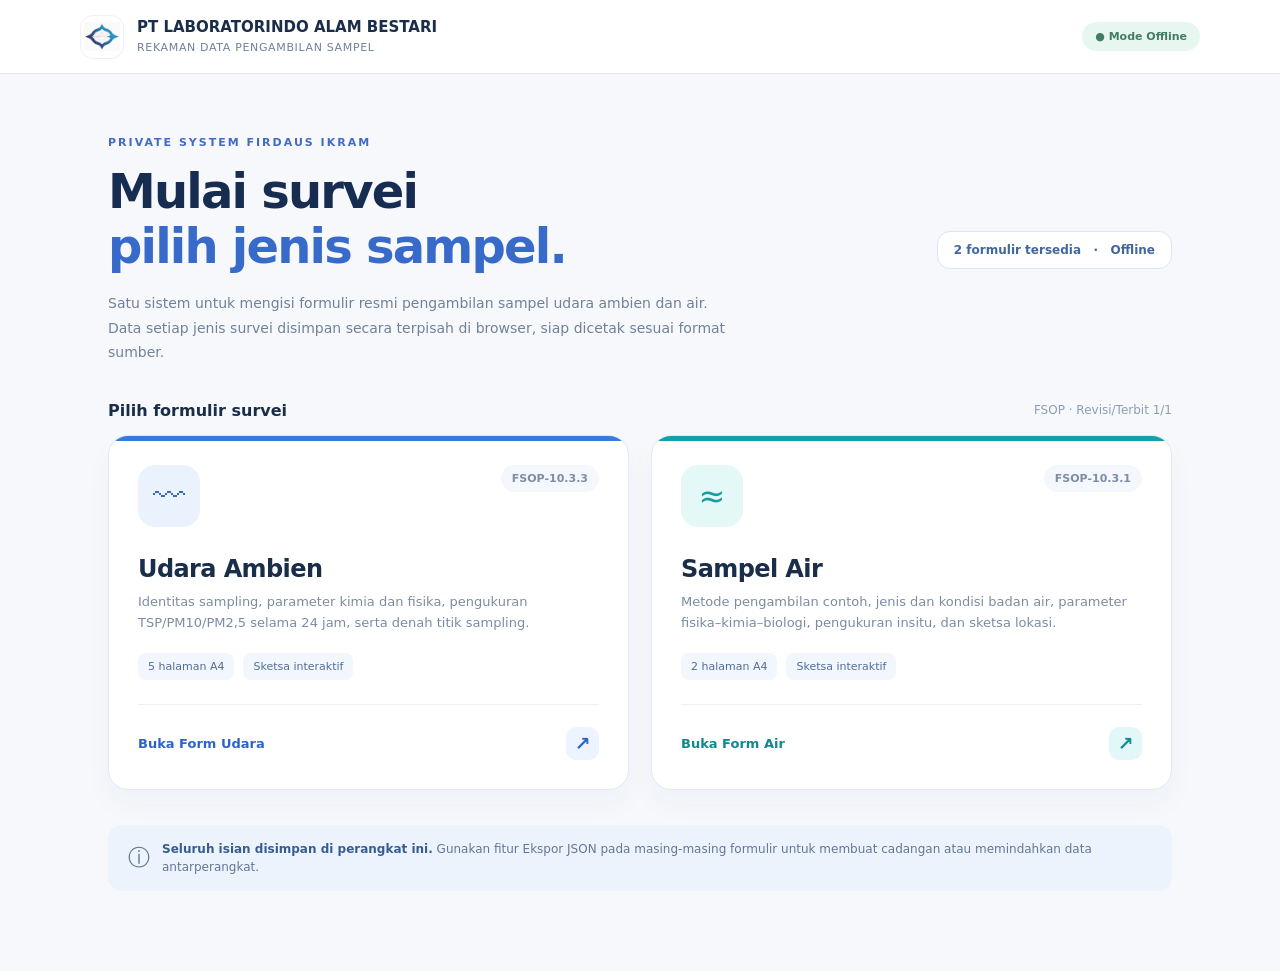
==== index.html @ 82c86886 "Initial commit: Sistem Survei Lapangan Udara dan Air" ====
<!doctype html>
<html lang="id">

<head>
  <meta charset="UTF-8">
  <meta name="viewport" content="width=device-width, initial-scale=1">
  <title>Sistem Survei Lapangan | Pengambilan Sampel Air dan Udara</title>
  <style>
    :root {
      --navy: #122544;
      --blue: #315fc5;
      --text: #1a2d49;
      --muted: #718198;
      --bg: #f6f8fc;
      --line: #e1e8f4
    }

    * {
      box-sizing: border-box
    }

    body {
      margin: 0;
      font-family: system-ui, -apple-system, "Segoe UI", Arial, sans-serif;
      background: var(--bg);
      color: var(--text)
    }

    header {
      height: 74px;
      border-bottom: 1px solid var(--line);
      background: white;
      display: flex;
      align-items: center;
      justify-content: space-between;
      padding: 0 max(calc((100% - 1120px)/2), 32px);
      gap: 15px
    }

    header .mark {
      background: #e7eefc;
      border-radius: 13px;
      display: grid;
      place-items: center;
      font-size: 25px;
      width: 44px;
      height: 44px;
      color: var(--blue)
    }

    .logo {
      display: flex;
      align-items: center;
      gap: 13px
    }

    .logo b {
      display: block;
      font-size: 15px
    }

    .logo small {
      font-size: 11px;
      color: var(--muted);
      letter-spacing: .65px
    }

    .pill {
      font-size: 11px;
      color: #417c67;
      background: #e7f7ef;
      border-radius: 25px;
      padding: 8px 13px;
      font-weight: 750
    }

    .container {
      max-width: 1120px;
      margin: auto;
      padding: 62px 28px 80px
    }

    .eyebrow {
      color: #416bc4;
      font-size: 11px;
      font-weight: 850;
      letter-spacing: 2px;
      margin: 0 0 15px
    }

    .hero {
      display: grid;
      grid-template-columns: 1fr auto;
      gap: 20px;
      align-items: center;
      margin-bottom: 36px
    }

    h1 {
      margin: 0;
      font-size: clamp(32px, 4vw, 48px);
      letter-spacing: -1.8px;
      line-height: 1.15;
      color: #172c51
    }

    h1 span {
      color: #386aca
    }

    .desc {
      color: var(--muted);
      font-size: 14px;
      line-height: 1.75;
      margin: 17px 0 0;
      max-width: 620px
    }

    .badge {
      border: 1px solid #dae6f8;
      padding: 11px 16px;
      border-radius: 13px;
      background: #fff;
      color: #42679f;
      font-size: 12px;
      font-weight: 700;
      white-space: nowrap
    }

    .section-title {
      display: flex;
      justify-content: space-between;
      align-items: center;
      margin: 0 0 15px
    }

    .section-title h2 {
      font-size: 16px;
      margin: 0
    }

    .section-title span {
      color: #8e9eb0;
      font-size: 12px
    }

    .cards {
      display: grid;
      grid-template-columns: 1fr 1fr;
      gap: 22px
    }

    .card {
      position: relative;
      text-decoration: none;
      color: inherit;
      padding: 29px;
      border-radius: 20px;
      background: #fff;
      border: 1px solid #e3e9f3;
      box-shadow: 0 14px 28px rgba(22, 45, 85, .035);
      display: flex;
      flex-direction: column;
      min-height: 326px;
      transition: transform .2s, border-color .2s, box-shadow .2s;
      overflow: hidden
    }

    .card:hover,
    .card:focus-visible {
      transform: translateY(-4px);
      border-color: #acc6f5;
      box-shadow: 0 19px 30px rgba(40, 78, 137, .1);
      outline: none
    }

    .card:before {
      content: "";
      position: absolute;
      top: 0;
      left: 0;
      right: 0;
      height: 5px;
      background: #3879dd
    }

    .card.water:before {
      background: #12a0aa
    }

    .card-head {
      display: flex;
      justify-content: space-between;
      align-items: start
    }

    .icon {
      display: grid;
      place-items: center;
      border-radius: 17px;
      height: 62px;
      width: 62px;
      background: #eaf2fe;
      color: #3269c4;
      font-size: 32px
    }

    .water .icon {
      background: #e5f8f8;
      color: #179ca4
    }

    .type {
      background: #f4f7fc;
      color: #7d8da6;
      font-size: 11px;
      padding: 7px 11px;
      border-radius: 20px;
      font-weight: 850
    }

    .card h3 {
      font-size: 24px;
      letter-spacing: -.6px;
      margin: 28px 0 8px
    }

    .card p {
      color: #7b8ca2;
      line-height: 1.65;
      font-size: 13px;
      margin: 0
    }

    .details {
      font-size: 11px;
      color: #526d97;
      margin-top: auto;
      padding-top: 19px;
      display: flex;
      gap: 9px;
      align-items: center
    }

    .details span {
      background: #f2f6fd;
      padding: 7px 10px;
      border-radius: 8px
    }

    .enter {
      display: flex;
      align-items: center;
      justify-content: space-between;
      margin-top: 24px;
      border-top: 1px solid #ecf0f5;
      padding-top: 22px;
      font-size: 13px;
      color: #2b65c7;
      font-weight: 750
    }

    .water .enter {
      color: #108892
    }

    .arrow {
      display: grid;
      place-items: center;
      background: #edf3ff;
      color: #2b65c7;
      width: 33px;
      height: 33px;
      border-radius: 10px;
      font-size: 19px
    }

    .water .arrow {
      color: #118b91;
      background: #e1f7f8
    }

    .footer {
      margin-top: 35px;
      background: #edf3fc;
      border-radius: 14px;
      padding: 15px 20px;
      display: flex;
      gap: 12px;
      align-items: center;
      font-size: 12px;
      color: #627795;
      line-height: 1.5
    }

    .footer b {
      color: #355d94
    }

    @media(max-width:750px) {
      header {
        padding: 0 21px
      }

      .container {
        padding: 35px 20px 65px
      }

      .cards {
        grid-template-columns: 1fr
      }

      .hero {
        grid-template-columns: 1fr
      }

      .badge {
        justify-self: start
      }

      h1 {
        font-size: 34px
      }

      .card {
        min-height: 285px;
        padding: 24px
      }

      .section-title h2 {
        font-size: 15px
      }
    }

    @media print {
      .cards {
        display: none
      }
    }
  </style>
  <link rel="manifest" href="manifest.webmanifest">
  <link rel="icon" type="image/png" href="icon-192.png">
  <link rel="stylesheet" href="mobile-home.css">
</head>

<body>
  <header>
    <div class="logo"><span class="mark"><img src="logo.png" alt="Logo Laboratorium"
          style="width:100%;height:100%;object-fit:contain"></span>
      <div><b>PT LABORATORINDO ALAM BESTARI</b><small>REKAMAN DATA PENGAMBILAN SAMPEL</small></div>
    </div><span class="pill">● Mode Offline</span>
  </header>
  <main class="container">
    <div class="hero">
      <div>
        <p class="eyebrow">PRIVATE SYSTEM FIRDAUS IKRAM</p>
        <h1>Mulai survei<br><span>pilih jenis sampel.</span></h1>
        <p class="desc">Satu sistem untuk mengisi formulir resmi pengambilan sampel udara ambien dan air. Data setiap
          jenis survei disimpan secara terpisah di browser, siap dicetak sesuai format sumber.</p>
      </div>
      <div class="badge">2 formulir tersedia &nbsp; · &nbsp; Offline</div>
    </div>
    <div class="section-title">
      <h2>Pilih formulir survei</h2><span>FSOP · Revisi/Terbit 1/1</span>
    </div>
    <div class="cards"><a class="card air" href="udara.html" aria-label="Buka formulir udara ambien">
        <div class="card-head"><span class="icon">〰</span><span class="type">FSOP-10.3.3</span></div>
        <h3>Udara Ambien</h3>
        <p>Identitas sampling, parameter kimia dan fisika, pengukuran TSP/PM10/PM2,5 selama 24 jam, serta denah titik
          sampling.</p>
        <div class="details"><span>5 halaman A4</span><span>Sketsa interaktif</span></div>
        <div class="enter">Buka Form Udara <span class="arrow">↗</span></div>
      </a>
      <a class="card water" href="air.html" aria-label="Buka formulir sampel air">
        <div class="card-head"><span class="icon">≈</span><span class="type">FSOP-10.3.1</span></div>
        <h3>Sampel Air</h3>
        <p>Metode pengambilan contoh, jenis dan kondisi badan air, parameter fisika–kimia–biologi, pengukuran insitu,
          dan sketsa lokasi.</p>
        <div class="details"><span>2 halaman A4</span><span>Sketsa interaktif</span></div>
        <div class="enter">Buka Form Air <span class="arrow">↗</span></div>
      </a>
    </div>
    <div class="footer"><span style="font-size:22px">ⓘ</span>
      <div><b>Seluruh isian disimpan di perangkat ini.</b> Gunakan fitur Ekspor JSON pada masing-masing formulir untuk
        membuat cadangan atau memindahkan data antarperangkat.</div>
    </div>
  </main>
  <script>if ('serviceWorker' in navigator && location.protocol.startsWith('http')) { window.addEventListener('load', () => navigator.serviceWorker.register('./sw.js').catch(() => { })); }</script>
</body>

</html>
---- mobile-home.css ----
@media screen {
 html { -webkit-text-size-adjust:100%;scroll-behavior:smooth }
 body { min-width:0;overflow-x:hidden }
 a,button {touch-action:manipulation}
 .logo .mark {background:#fff;border:1px solid #edf1f7;padding:3px;overflow:hidden}
 .logo .mark img {display:block;mix-blend-mode:multiply}
 .card:active {transform:scale(.99)}
}
@media screen and (max-width:750px) {
 header{height:auto;min-height:71px;padding:11px 17px;align-items:center}
 .logo {min-width:0;gap:9px}
 .logo b{font-size:clamp(11px,3.1vw,14px);line-height:1.25}
 .logo small{font-size:9px;letter-spacing:.25px;line-height:1.4}
 .logo .mark{width:40px;height:40px;min-width:40px}
 header .pill{font-size:0;padding:8px 9px;white-space:nowrap}
 header .pill::after{content:'Offline';font-size:10px}
 .container{padding:35px 17px 80px}
 .eyebrow{font-size:10px;letter-spacing:1.2px}
 .hero{gap:12px;margin-bottom:32px}
 h1{font-size:clamp(30px,8vw,44px);letter-spacing:-1.1px}
 .desc{font-size:13px;line-height:1.7}
 .badge{font-size:11px;padding:9px 12px}
 .section-title{gap:8px}
 .section-title span{font-size:10px;text-align:right}
 .cards{gap:15px}
 .card{min-height:0;padding:23px 21px 20px;border-radius:17px}
 .card .icon{width:56px;height:56px;border-radius:14px}
 .card h3{font-size:22px;margin-top:20px}
 .card p{font-size:13px}
 .details{flex-wrap:wrap}
 .enter{padding-top:18px;margin-top:20px}
 .footer{font-size:11px;margin-top:23px;padding:14px}
}
@media screen and (max-width:350px){.container{padding-left:13px;padding-right:13px}.card{padding:19px 17px}header{padding:10px 12px}.logo small{font-size:8px}}
@media (prefers-reduced-motion:reduce){.card{transition:none!important}}
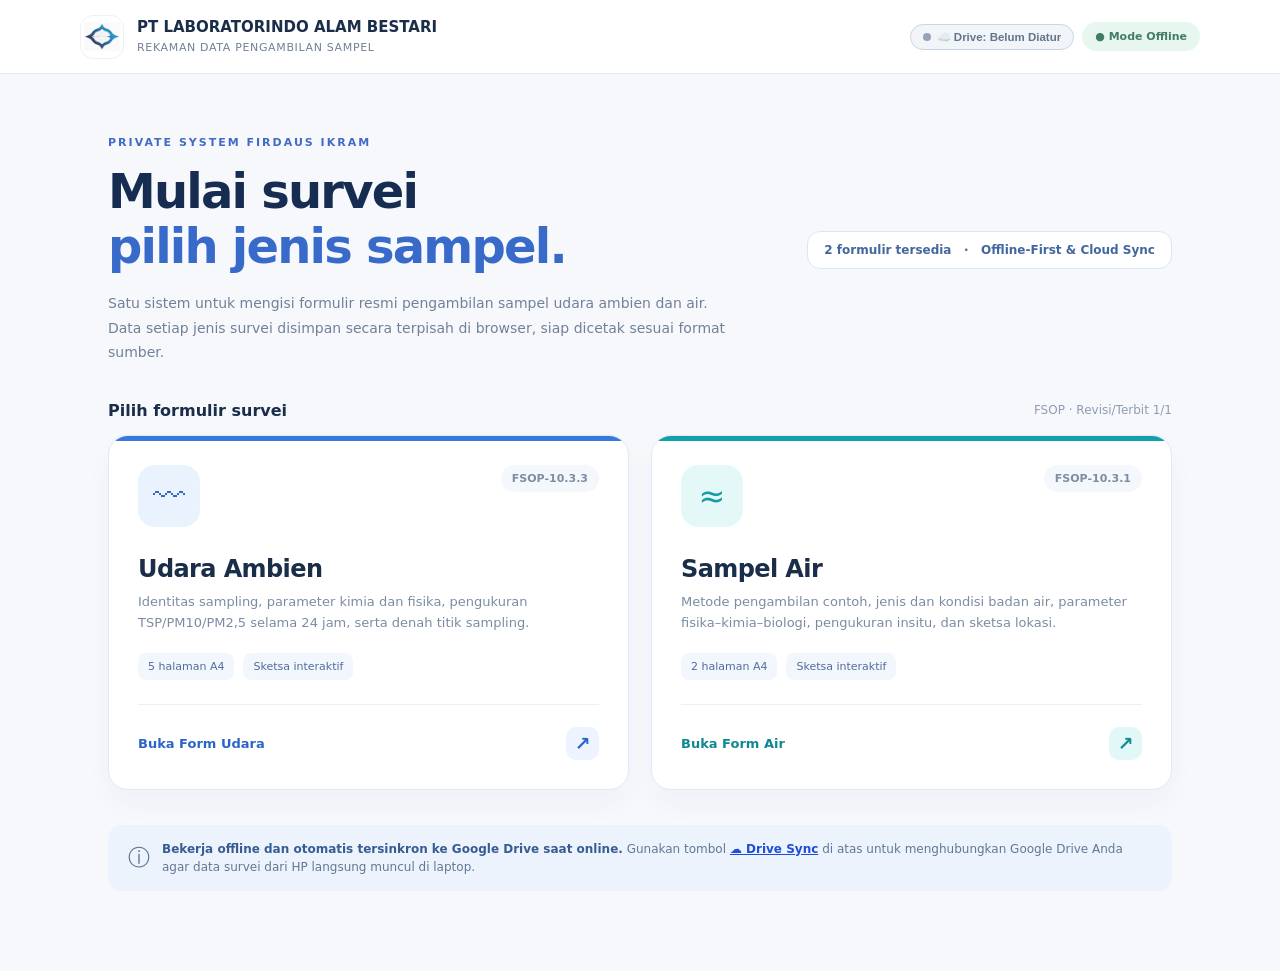
==== commit aec7a40b: "Add Google Drive Cloud Sync module with offline queue and auto-sync" ====
--- a/index.html
+++ b/index.html
@@ -3,7 +3,7 @@
 
 <head>
   <meta charset="UTF-8">
-  <meta name="viewport" content="width=device-width, initial-scale=1">
+  <meta name="viewport" content="width=device-width, initial-scale=1.0, maximum-scale=1.0, user-scalable=no, viewport-fit=cover">
   <title>Sistem Survei Lapangan | Pengambilan Sampel Air dan Udara</title>
   <style>
     :root {
@@ -341,6 +341,7 @@
   <link rel="manifest" href="manifest.webmanifest">
   <link rel="icon" type="image/png" href="icon-192.png">
   <link rel="stylesheet" href="mobile-home.css">
+  <link rel="stylesheet" href="cloud-sync.css">
 </head>
 
 <body>
@@ -348,7 +349,13 @@
     <div class="logo"><span class="mark"><img src="logo.png" alt="Logo Laboratorium"
           style="width:100%;height:100%;object-fit:contain"></span>
       <div><b>PT LABORATORINDO ALAM BESTARI</b><small>REKAMAN DATA PENGAMBILAN SAMPEL</small></div>
-    </div><span class="pill">● Mode Offline</span>
+    </div>
+    <div style="display:flex;align-items:center;gap:8px;">
+      <button type="button" class="cloud-sync-badge" onclick="CloudSync.openModal()" title="Sinkronisasi Google Drive">
+        <span class="cloud-pulse-dot"></span><span>☁️ Drive Sync</span>
+      </button>
+      <span class="pill">● Mode Offline</span>
+    </div>
   </header>
   <main class="container">
     <div class="hero">
@@ -358,7 +365,7 @@
         <p class="desc">Satu sistem untuk mengisi formulir resmi pengambilan sampel udara ambien dan air. Data setiap
           jenis survei disimpan secara terpisah di browser, siap dicetak sesuai format sumber.</p>
       </div>
-      <div class="badge">2 formulir tersedia &nbsp; · &nbsp; Offline</div>
+      <div class="badge">2 formulir tersedia &nbsp; · &nbsp; Offline-First & Cloud Sync</div>
     </div>
     <div class="section-title">
       <h2>Pilih formulir survei</h2><span>FSOP · Revisi/Terbit 1/1</span>
@@ -381,11 +388,19 @@
       </a>
     </div>
     <div class="footer"><span style="font-size:22px">ⓘ</span>
-      <div><b>Seluruh isian disimpan di perangkat ini.</b> Gunakan fitur Ekspor JSON pada masing-masing formulir untuk
-        membuat cadangan atau memindahkan data antarperangkat.</div>
+      <div><b>Bekerja offline dan otomatis tersinkron ke Google Drive saat online.</b> Gunakan tombol <a href="javascript:void(0)" onclick="CloudSync.openModal()" style="color:#1d4ed8;font-weight:750;text-decoration:underline;">☁️ Drive Sync</a> di atas untuk menghubungkan Google Drive Anda agar data survei dari HP langsung muncul di laptop.</div>
     </div>
   </main>
-  <script>if ('serviceWorker' in navigator && location.protocol.startsWith('http')) { window.addEventListener('load', () => navigator.serviceWorker.register('./sw.js').catch(() => { })); }</script>
+  <script src="cloud-sync.js"></script>
+  <script>
+    if ('serviceWorker' in navigator && location.protocol.startsWith('http')) {
+      window.addEventListener('load', () => {
+        navigator.serviceWorker.register('./sw.js').then((reg) => {
+          reg.update();
+        }).catch(() => {});
+      });
+    }
+  </script>
 </body>
 
 </html>
--- a/cloud-sync.css
+++ b/cloud-sync.css
@@ -0,0 +1,419 @@
+/* ========================================================
+   CLOUD SYNC GOOGLE DRIVE STYLES
+   Aplikasi Survei Lapangan - Modern Glassmorphism Design
+   ======================================================== */
+
+/* Floating / Embedded Status Badge */
+.cloud-sync-badge {
+  display: inline-flex;
+  align-items: center;
+  gap: 6px;
+  padding: 5px 12px;
+  border-radius: 999px;
+  font-size: 11.5px;
+  font-weight: 700;
+  cursor: pointer;
+  border: 1px solid #cbd5e1;
+  background: #f8fafc;
+  color: #334155;
+  transition: all 0.2s ease;
+  user-select: none;
+  -webkit-user-select: none;
+  text-decoration: none;
+}
+
+.cloud-sync-badge:hover {
+  background: #f1f5f9;
+  border-color: #94a3b8;
+  transform: translateY(-1px);
+  box-shadow: 0 2px 6px rgba(0, 0, 0, 0.06);
+}
+
+.cloud-sync-badge.status-connected {
+  background: #ecfdf5;
+  border-color: #a7f3d0;
+  color: #065f46;
+}
+
+.cloud-sync-badge.status-offline {
+  background: #fffbeb;
+  border-color: #fde68a;
+  color: #92400e;
+}
+
+.cloud-sync-badge.status-unconfigured {
+  background: #f1f5f9;
+  border-color: #cbd5e1;
+  color: #64748b;
+}
+
+.cloud-sync-badge.status-error {
+  background: #fef2f2;
+  border-color: #fecaca;
+  color: #991b1b;
+}
+
+/* Pulsing Status Dot */
+.cloud-pulse-dot {
+  width: 8px;
+  height: 8px;
+  border-radius: 50%;
+  background: #94a3b8;
+  display: inline-block;
+  position: relative;
+  flex-shrink: 0;
+}
+
+.cloud-sync-badge.status-connected .cloud-pulse-dot {
+  background: #10b981;
+  box-shadow: 0 0 0 0 rgba(16, 185, 129, 0.7);
+  animation: cloudPulseGreen 2s infinite;
+}
+
+.cloud-sync-badge.status-offline .cloud-pulse-dot {
+  background: #f59e0b;
+  box-shadow: 0 0 0 0 rgba(245, 158, 11, 0.7);
+  animation: cloudPulseOrange 2s infinite;
+}
+
+.cloud-sync-badge.status-error .cloud-pulse-dot {
+  background: #ef4444;
+}
+
+@keyframes cloudPulseGreen {
+  0% { transform: scale(0.95); box-shadow: 0 0 0 0 rgba(16, 185, 129, 0.7); }
+  70% { transform: scale(1); box-shadow: 0 0 0 6px rgba(16, 185, 129, 0); }
+  100% { transform: scale(0.95); box-shadow: 0 0 0 0 rgba(16, 185, 129, 0); }
+}
+
+@keyframes cloudPulseOrange {
+  0% { transform: scale(0.95); box-shadow: 0 0 0 0 rgba(245, 158, 11, 0.7); }
+  70% { transform: scale(1); box-shadow: 0 0 0 6px rgba(245, 158, 11, 0); }
+  100% { transform: scale(0.95); box-shadow: 0 0 0 0 rgba(245, 158, 11, 0); }
+}
+
+/* Cloud Sync Modal Dialog */
+.cloud-modal-overlay {
+  position: fixed;
+  inset: 0;
+  background: rgba(15, 23, 42, 0.55);
+  backdrop-filter: blur(6px);
+  -webkit-backdrop-filter: blur(6px);
+  z-index: 99999;
+  display: flex;
+  align-items: center;
+  justify-content: center;
+  padding: 16px;
+  opacity: 0;
+  visibility: hidden;
+  transition: opacity 0.25s ease, visibility 0.25s ease;
+}
+
+.cloud-modal-overlay.is-active {
+  opacity: 1;
+  visibility: visible;
+}
+
+.cloud-modal-card {
+  background: #ffffff;
+  width: 100%;
+  max-width: 580px;
+  max-height: 90vh;
+  border-radius: 18px;
+  box-shadow: 0 20px 50px -12px rgba(0, 0, 0, 0.35);
+  display: flex;
+  flex-direction: column;
+  overflow: hidden;
+  transform: translateY(12px) scale(0.98);
+  transition: transform 0.25s cubic-bezier(0.16, 1, 0.3, 1);
+  font-family: inherit;
+}
+
+.cloud-modal-overlay.is-active .cloud-modal-card {
+  transform: translateY(0) scale(1);
+}
+
+.cloud-modal-header {
+  padding: 18px 22px;
+  background: linear-gradient(135deg, #1e3a8a 0%, #2563eb 100%);
+  color: #ffffff;
+  display: flex;
+  align-items: center;
+  justify-content: space-between;
+  flex-shrink: 0;
+}
+
+.cloud-modal-header h3 {
+  margin: 0;
+  font-size: 16px;
+  font-weight: 800;
+  display: flex;
+  align-items: center;
+  gap: 8px;
+  letter-spacing: -0.2px;
+}
+
+.cloud-modal-close {
+  background: rgba(255, 255, 255, 0.15);
+  border: none;
+  color: #fff;
+  width: 32px;
+  height: 32px;
+  border-radius: 50%;
+  cursor: pointer;
+  display: flex;
+  align-items: center;
+  justify-content: center;
+  font-size: 18px;
+  line-height: 1;
+  transition: background 0.15s ease;
+}
+
+.cloud-modal-close:hover {
+  background: rgba(255, 255, 255, 0.3);
+}
+
+.cloud-modal-body {
+  padding: 20px 22px;
+  overflow-y: auto;
+  flex: 1;
+  display: flex;
+  flex-direction: column;
+  gap: 16px;
+  font-size: 13px;
+  color: #334155;
+  line-height: 1.5;
+}
+
+/* Sections inside modal */
+.cloud-section-box {
+  background: #f8fafc;
+  border: 1px solid #e2e8f0;
+  border-radius: 12px;
+  padding: 14px 16px;
+}
+
+.cloud-section-title {
+  font-weight: 750;
+  font-size: 13px;
+  color: #1e293b;
+  margin-bottom: 8px;
+  display: flex;
+  align-items: center;
+  gap: 6px;
+}
+
+/* Input Web App URL */
+.cloud-input-group {
+  display: flex;
+  flex-direction: column;
+  gap: 6px;
+}
+
+.cloud-input-group label {
+  font-weight: 700;
+  font-size: 12px;
+  color: #475569;
+}
+
+.cloud-url-input {
+  width: 100%;
+  box-sizing: border-box;
+  padding: 10px 12px;
+  border: 1.5px solid #cbd5e1;
+  border-radius: 9px;
+  font-size: 12.5px;
+  font-family: monospace;
+  color: #0f172a;
+  background: #ffffff;
+  transition: border-color 0.15s ease, box-shadow 0.15s ease;
+}
+
+.cloud-url-input:focus {
+  outline: none;
+  border-color: #2563eb;
+  box-shadow: 0 0 0 3px rgba(37, 99, 235, 0.15);
+}
+
+/* Action button rows */
+.cloud-actions-row {
+  display: flex;
+  flex-wrap: wrap;
+  gap: 8px;
+}
+
+.cloud-btn {
+  padding: 9px 14px;
+  border-radius: 9px;
+  font-size: 12px;
+  font-weight: 750;
+  cursor: pointer;
+  display: inline-flex;
+  align-items: center;
+  justify-content: center;
+  gap: 6px;
+  border: none;
+  transition: all 0.15s ease;
+  white-space: nowrap;
+  user-select: none;
+}
+
+.cloud-btn-primary {
+  background: #2563eb;
+  color: #ffffff;
+}
+
+.cloud-btn-primary:hover {
+  background: #1d4ed8;
+  box-shadow: 0 2px 8px rgba(37, 99, 235, 0.35);
+}
+
+.cloud-btn-success {
+  background: #059669;
+  color: #ffffff;
+}
+
+.cloud-btn-success:hover {
+  background: #047857;
+  box-shadow: 0 2px 8px rgba(5, 150, 105, 0.35);
+}
+
+.cloud-btn-outline {
+  background: #ffffff;
+  border: 1px solid #cbd5e1;
+  color: #334155;
+}
+
+.cloud-btn-outline:hover {
+  background: #f1f5f9;
+  border-color: #94a3b8;
+}
+
+.cloud-btn:disabled {
+  opacity: 0.55;
+  cursor: not-allowed;
+  pointer-events: none;
+}
+
+/* Status Banner in Modal */
+.cloud-status-banner {
+  display: flex;
+  align-items: center;
+  gap: 10px;
+  padding: 10px 14px;
+  border-radius: 10px;
+  font-size: 12px;
+  font-weight: 650;
+}
+
+.cloud-status-banner.is-online {
+  background: #ecfdf5;
+  border: 1px solid #a7f3d0;
+  color: #065f46;
+}
+
+.cloud-status-banner.is-offline {
+  background: #fffbeb;
+  border: 1px solid #fde68a;
+  color: #92400e;
+}
+
+/* Accordion Helper / Guide */
+.cloud-accordion {
+  border: 1px solid #e2e8f0;
+  border-radius: 10px;
+  overflow: hidden;
+  background: #ffffff;
+}
+
+.cloud-accordion-header {
+  padding: 10px 14px;
+  background: #f8fafc;
+  cursor: pointer;
+  display: flex;
+  align-items: center;
+  justify-content: space-between;
+  font-weight: 750;
+  font-size: 12.5px;
+  color: #334155;
+  user-select: none;
+}
+
+.cloud-accordion-header:hover {
+  background: #f1f5f9;
+}
+
+.cloud-accordion-content {
+  padding: 12px 14px;
+  border-top: 1px solid #e2e8f0;
+  font-size: 12px;
+  color: #475569;
+  line-height: 1.6;
+  display: none;
+}
+
+.cloud-accordion.is-open .cloud-accordion-content {
+  display: block;
+}
+
+.cloud-accordion-content ol {
+  margin: 0 0 10px 0;
+  padding-left: 20px;
+}
+
+.cloud-code-block {
+  background: #0f172a;
+  color: #e2e8f0;
+  padding: 10px 12px;
+  border-radius: 8px;
+  font-family: monospace;
+  font-size: 11px;
+  max-height: 160px;
+  overflow-y: auto;
+  white-space: pre;
+  margin: 8px 0;
+}
+
+/* Toast Floating Notification */
+.cloud-toast {
+  position: fixed;
+  bottom: 24px;
+  left: 50%;
+  transform: translateX(-50%) translateY(30px);
+  background: rgba(15, 23, 42, 0.92);
+  color: #ffffff;
+  padding: 10px 18px;
+  border-radius: 999px;
+  font-size: 12.5px;
+  font-weight: 700;
+  display: flex;
+  align-items: center;
+  gap: 8px;
+  box-shadow: 0 10px 25px -5px rgba(0, 0, 0, 0.35);
+  backdrop-filter: blur(8px);
+  -webkit-backdrop-filter: blur(8px);
+  z-index: 100000;
+  opacity: 0;
+  pointer-events: none;
+  transition: transform 0.3s cubic-bezier(0.16, 1, 0.3, 1), opacity 0.3s ease;
+}
+
+.cloud-toast.is-show {
+  opacity: 1;
+  transform: translateX(-50%) translateY(0);
+}
+
+.cloud-toast.toast-success {
+  background: rgba(6, 95, 70, 0.94);
+  border: 1px solid rgba(52, 211, 153, 0.3);
+}
+
+.cloud-toast.toast-warning {
+  background: rgba(146, 64, 14, 0.94);
+  border: 1px solid rgba(251, 191, 36, 0.3);
+}
+
+.cloud-toast.toast-error {
+  background: rgba(153, 27, 27, 0.94);
+  border: 1px solid rgba(248, 113, 113, 0.3);
+}
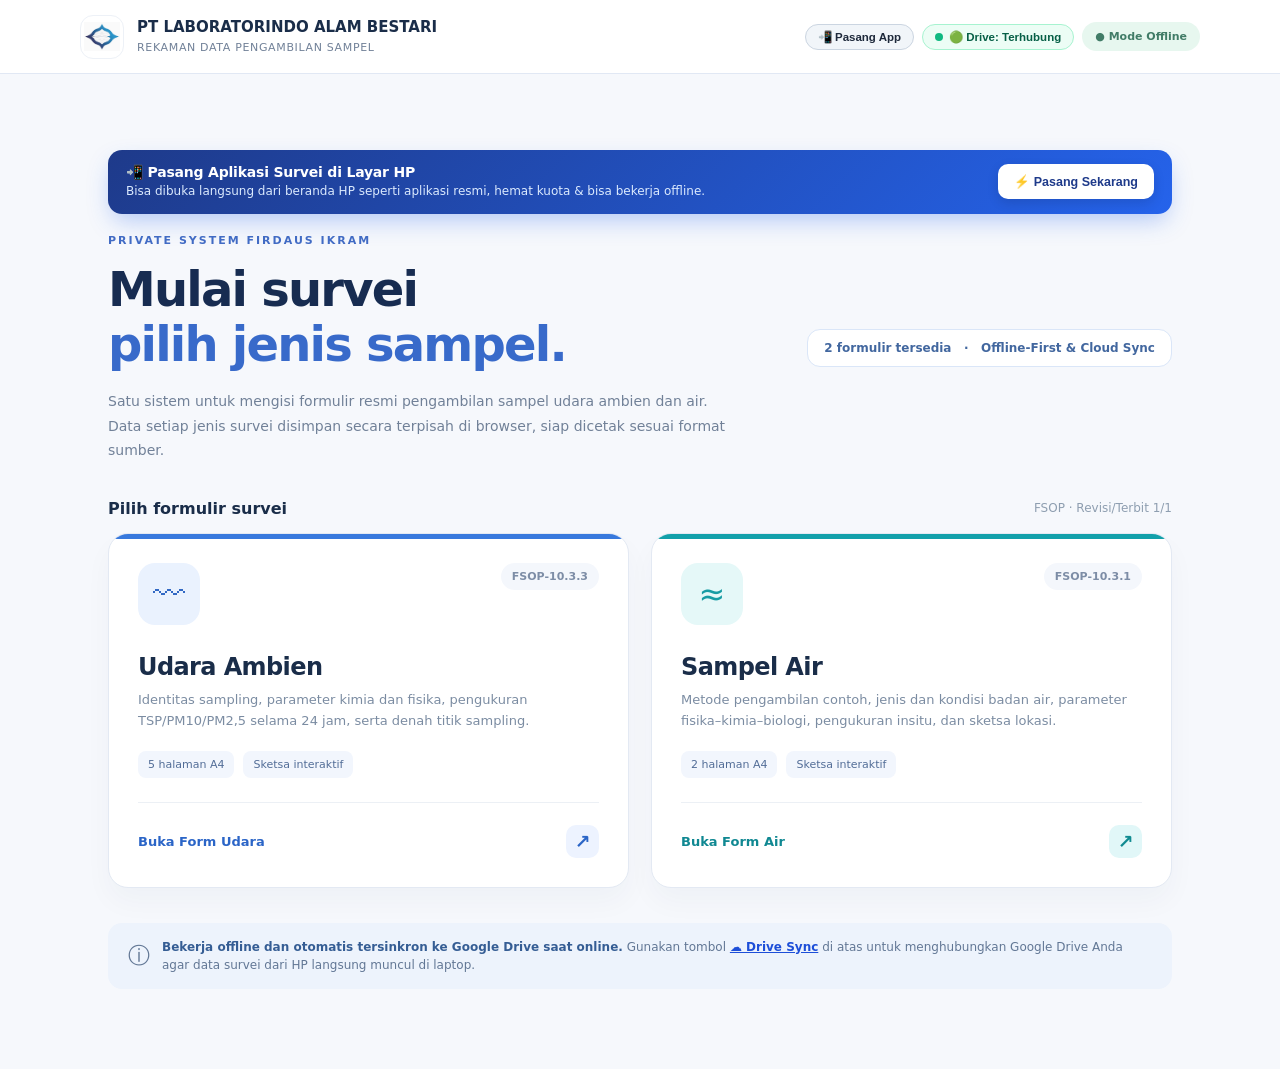
==== commit 3d1758e2: "Fix PWA installation: update manifest specs, resilient service worker caching, add install banner an" ====
--- a/index.html
+++ b/index.html
@@ -338,10 +338,17 @@
       }
     }
   </style>
+  <meta name="theme-color" content="#2563eb">
+  <meta name="apple-mobile-web-app-capable" content="yes">
+  <meta name="apple-mobile-web-app-status-bar-style" content="default">
+  <meta name="apple-mobile-web-app-title" content="Survei Lapangan">
+  <link rel="apple-touch-icon" href="icon-192.png">
   <link rel="manifest" href="manifest.webmanifest">
+  <link rel="alternate" type="application/manifest+json" href="manifest.json">
   <link rel="icon" type="image/png" href="icon-192.png">
   <link rel="stylesheet" href="mobile-home.css">
   <link rel="stylesheet" href="cloud-sync.css">
+  <link rel="stylesheet" href="pwa-install.css">
 </head>
 
 <body>
@@ -351,6 +358,9 @@
       <div><b>PT LABORATORINDO ALAM BESTARI</b><small>REKAMAN DATA PENGAMBILAN SAMPEL</small></div>
     </div>
     <div style="display:flex;align-items:center;gap:8px;">
+      <button type="button" class="pwa-install-badge-btn" onclick="PwaInstall.promptInstall()" title="Pasang aplikasi di layar utama HP">
+        <span>📲 Pasang App</span>
+      </button>
       <button type="button" class="cloud-sync-badge" onclick="CloudSync.openModal()" title="Sinkronisasi Google Drive">
         <span class="cloud-pulse-dot"></span><span>☁️ Drive Sync</span>
       </button>
@@ -358,6 +368,15 @@
     </div>
   </header>
   <main class="container">
+    <div class="pwa-install-banner">
+      <div class="install-copy">
+        <div class="install-title">📲 Pasang Aplikasi Survei di Layar HP</div>
+        <div class="install-desc">Bisa dibuka langsung dari beranda HP seperti aplikasi resmi, hemat kuota & bisa bekerja offline.</div>
+      </div>
+      <button type="button" class="install-action-btn" onclick="PwaInstall.promptInstall()">
+        ⚡ Pasang Sekarang
+      </button>
+    </div>
     <div class="hero">
       <div>
         <p class="eyebrow">PRIVATE SYSTEM FIRDAUS IKRAM</p>
@@ -392,6 +411,7 @@
     </div>
   </main>
   <script src="cloud-sync.js"></script>
+  <script src="pwa-install.js"></script>
   <script>
     if ('serviceWorker' in navigator && location.protocol.startsWith('http')) {
       window.addEventListener('load', () => {
--- a/pwa-install.css
+++ b/pwa-install.css
@@ -0,0 +1,193 @@
+/* ========================================================
+   PWA INSTALL BANNER & MODAL STYLES
+   ======================================================== */
+
+.pwa-install-banner {
+  background: linear-gradient(135deg, #1e3a8a 0%, #2563eb 100%);
+  color: #ffffff;
+  border-radius: 14px;
+  padding: 14px 18px;
+  margin: 14px 0 20px 0;
+  display: flex;
+  align-items: center;
+  justify-content: space-between;
+  gap: 14px;
+  box-shadow: 0 10px 25px -5px rgba(37, 99, 235, 0.35);
+  animation: pwaSlideDown 0.35s ease;
+}
+
+@keyframes pwaSlideDown {
+  from { opacity: 0; transform: translateY(-10px); }
+  to { opacity: 1; transform: translateY(0); }
+}
+
+.pwa-install-banner .install-copy {
+  display: flex;
+  flex-direction: column;
+  gap: 3px;
+}
+
+.pwa-install-banner .install-title {
+  font-size: 14px;
+  font-weight: 800;
+  display: flex;
+  align-items: center;
+  gap: 6px;
+  letter-spacing: -0.2px;
+}
+
+.pwa-install-banner .install-desc {
+  font-size: 12px;
+  color: #dbeafe;
+  line-height: 1.4;
+}
+
+.pwa-install-banner .install-action-btn {
+  background: #ffffff;
+  color: #1e3a8a;
+  border: none;
+  border-radius: 10px;
+  padding: 10px 16px;
+  font-size: 12.5px;
+  font-weight: 800;
+  cursor: pointer;
+  white-space: nowrap;
+  box-shadow: 0 4px 12px rgba(0, 0, 0, 0.12);
+  transition: all 0.15s ease;
+  flex-shrink: 0;
+}
+
+.pwa-install-banner .install-action-btn:hover {
+  background: #f8fafc;
+  transform: translateY(-1px);
+}
+
+.pwa-install-badge-btn {
+  background: #f1f5f9;
+  border: 1px solid #cbd5e1;
+  color: #1e293b;
+  border-radius: 999px;
+  padding: 5px 12px;
+  font-size: 11.5px;
+  font-weight: 750;
+  cursor: pointer;
+  display: inline-flex;
+  align-items: center;
+  gap: 6px;
+  transition: all 0.15s ease;
+  user-select: none;
+}
+
+.pwa-install-badge-btn:hover {
+  background: #e2e8f0;
+  border-color: #94a3b8;
+}
+
+/* Modal Guide */
+.pwa-modal-overlay {
+  position: fixed;
+  inset: 0;
+  background: rgba(15, 23, 42, 0.6);
+  backdrop-filter: blur(6px);
+  -webkit-backdrop-filter: blur(6px);
+  z-index: 999999;
+  display: flex;
+  align-items: center;
+  justify-content: center;
+  padding: 16px;
+  opacity: 0;
+  visibility: hidden;
+  transition: opacity 0.2s ease, visibility 0.2s ease;
+}
+
+.pwa-modal-overlay.is-active {
+  opacity: 1;
+  visibility: visible;
+}
+
+.pwa-modal-card {
+  background: #ffffff;
+  width: 100%;
+  max-width: 500px;
+  border-radius: 18px;
+  box-shadow: 0 25px 50px -12px rgba(0, 0, 0, 0.4);
+  overflow: hidden;
+  display: flex;
+  flex-direction: column;
+}
+
+.pwa-modal-header {
+  padding: 16px 20px;
+  background: linear-gradient(135deg, #1e3a8a 0%, #2563eb 100%);
+  color: #fff;
+  display: flex;
+  align-items: center;
+  justify-content: space-between;
+}
+
+.pwa-modal-header h3 {
+  margin: 0;
+  font-size: 15px;
+  font-weight: 800;
+  display: flex;
+  align-items: center;
+  gap: 8px;
+}
+
+.pwa-modal-close {
+  background: rgba(255, 255, 255, 0.15);
+  border: none;
+  color: #fff;
+  width: 30px;
+  height: 30px;
+  border-radius: 50%;
+  cursor: pointer;
+  font-size: 18px;
+  display: flex;
+  align-items: center;
+  justify-content: center;
+}
+
+.pwa-modal-body {
+  padding: 20px;
+  font-size: 13px;
+  color: #334155;
+  line-height: 1.6;
+}
+
+.pwa-alert-inapp {
+  background: #fef3c7;
+  border: 1.5px solid #f59e0b;
+  border-radius: 10px;
+  padding: 12px 14px;
+  color: #92400e;
+  font-size: 12px;
+  margin-bottom: 14px;
+}
+
+.pwa-steps-box {
+  background: #f8fafc;
+  border: 1px solid #e2e8f0;
+  border-radius: 12px;
+  padding: 14px 16px;
+  margin-bottom: 12px;
+}
+
+.pwa-steps-title {
+  font-weight: 800;
+  font-size: 13px;
+  color: #1e293b;
+  margin-bottom: 8px;
+  display: flex;
+  align-items: center;
+  gap: 6px;
+}
+
+.pwa-steps-box ol {
+  margin: 0;
+  padding-left: 20px;
+}
+
+.pwa-steps-box li {
+  margin-bottom: 6px;
+}
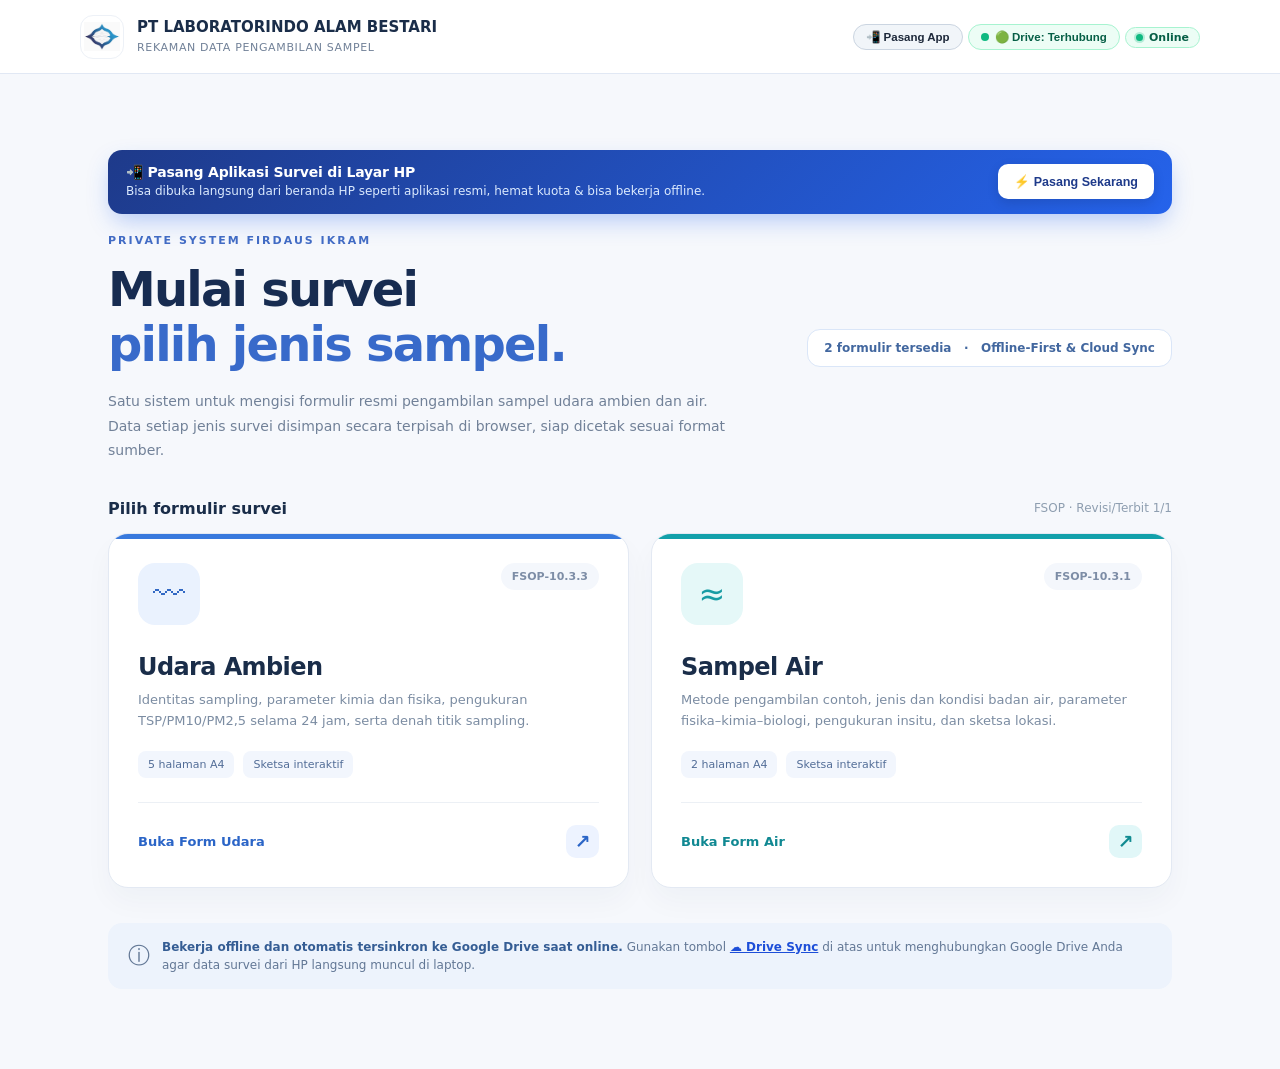
==== commit abd97af3: "Update realtime web status indicators, tidy mobile navbar layout, and remove signature date on last " ====
--- a/index.html
+++ b/index.html
@@ -353,18 +353,18 @@
 
 <body>
   <header>
-    <div class="logo"><span class="mark"><img src="logo.png" alt="Logo Laboratorium"
-          style="width:100%;height:100%;object-fit:contain"></span>
-      <div><b>PT LABORATORINDO ALAM BESTARI</b><small>REKAMAN DATA PENGAMBILAN SAMPEL</small></div>
-    </div>
-    <div style="display:flex;align-items:center;gap:8px;">
+    <div class="logo">
+      <span class="mark"><img src="logo.png" alt="Logo Laboratorium" style="width:100%;height:100%;object-fit:contain"></span>
+      <div class="logo-text"><b>PT LABORATORINDO ALAM BESTARI</b><small>REKAMAN DATA PENGAMBILAN SAMPEL</small></div>
+    </div>
+    <div class="header-actions">
       <button type="button" class="pwa-install-badge-btn" onclick="PwaInstall.promptInstall()" title="Pasang aplikasi di layar utama HP">
         <span>📲 Pasang App</span>
       </button>
       <button type="button" class="cloud-sync-badge" onclick="CloudSync.openModal()" title="Sinkronisasi Google Drive">
         <span class="cloud-pulse-dot"></span><span>☁️ Drive Sync</span>
       </button>
-      <span class="pill">● Mode Offline</span>
+      <span class="web-status-pill pill"><span class="status-pulse-dot"></span><span>Online</span></span>
     </div>
   </header>
   <main class="container">
--- a/mobile-home.css
+++ b/mobile-home.css
@@ -7,13 +7,17 @@
  .card:active {transform:scale(.99)}
 }
 @media screen and (max-width:750px) {
- header{height:auto;min-height:71px;padding:11px 17px;align-items:center}
- .logo {min-width:0;gap:9px}
- .logo b{font-size:clamp(11px,3.1vw,14px);line-height:1.25}
- .logo small{font-size:9px;letter-spacing:.25px;line-height:1.4}
- .logo .mark{width:40px;height:40px;min-width:40px}
- header .pill{font-size:0;padding:8px 9px;white-space:nowrap}
- header .pill::after{content:'Offline';font-size:10px}
+ header{height:58px;min-height:58px;padding:0 12px;align-items:center;display:flex;justify-content:space-between;gap:6px;flex-wrap:nowrap}
+ .logo {min-width:0;gap:7px;flex:1 1 auto;overflow:hidden;display:flex;align-items:center}
+ .logo .logo-text, .logo div:not(.mark){min-width:0;overflow:hidden}
+ .logo b{font-size:12px;line-height:1.2;white-space:nowrap;overflow:hidden;text-overflow:ellipsis;max-width:145px;display:block}
+ .logo small{display:none}
+ .logo .mark{width:32px;height:32px;min-width:32px;border-radius:8px}
+ .header-actions{display:flex;align-items:center;gap:5px;flex:0 0 auto}
+ .header-actions .pwa-install-badge-btn{padding:5px 8px;font-size:11px}
+ .header-actions .cloud-sync-badge{padding:5px 8px;font-size:11px}
+ .header-actions .cloud-sync-badge span.cloud-badge-label{font-size:11px}
+ .header-actions .web-status-pill, header .pill{padding:4px 8px;font-size:10px}
  .container{padding:35px 17px 80px}
  .eyebrow{font-size:10px;letter-spacing:1.2px}
  .hero{gap:12px;margin-bottom:32px}
--- a/cloud-sync.css
+++ b/cloud-sync.css
@@ -417,3 +417,67 @@
   background: rgba(153, 27, 27, 0.94);
   border: 1px solid rgba(248, 113, 113, 0.3);
 }
+
+/* ========================================================
+   REALTIME WEB STATUS INDICATOR (Online & Offline)
+   ======================================================== */
+.web-status-pill,
+.mode-pill,
+header .pill {
+  display: inline-flex !important;
+  align-items: center;
+  gap: 6px;
+  padding: 4px 10px;
+  border-radius: 999px;
+  font-size: 11px;
+  font-weight: 750;
+  transition: all 0.25s ease;
+  white-space: nowrap;
+  user-select: none;
+  -webkit-user-select: none;
+  line-height: 1;
+}
+
+.web-status-pill.is-online,
+.mode-pill.is-online,
+header .pill.is-online {
+  background: #ecfdf5 !important;
+  color: #065f46 !important;
+  border: 1px solid #a7f3d0 !important;
+}
+
+.web-status-pill.is-online .status-pulse-dot,
+.mode-pill.is-online .mode-dot,
+header .pill.is-online .status-pulse-dot {
+  width: 7px;
+  height: 7px;
+  border-radius: 50%;
+  background: #10b981;
+  box-shadow: 0 0 0 2px rgba(16, 185, 129, 0.25);
+  animation: webStatusPulse 2s infinite;
+  display: inline-block;
+}
+
+.web-status-pill.is-offline,
+.mode-pill.is-offline,
+header .pill.is-offline {
+  background: #fffbeb !important;
+  color: #92400e !important;
+  border: 1px solid #fde68a !important;
+}
+
+.web-status-pill.is-offline .status-pulse-dot,
+.mode-pill.is-offline .mode-dot,
+header .pill.is-offline .status-pulse-dot {
+  width: 7px;
+  height: 7px;
+  border-radius: 50%;
+  background: #f59e0b;
+  display: inline-block;
+}
+
+@keyframes webStatusPulse {
+  0% { box-shadow: 0 0 0 0 rgba(16, 185, 129, 0.5); }
+  70% { box-shadow: 0 0 0 5px rgba(16, 185, 129, 0); }
+  100% { box-shadow: 0 0 0 0 rgba(16, 185, 129, 0); }
+}
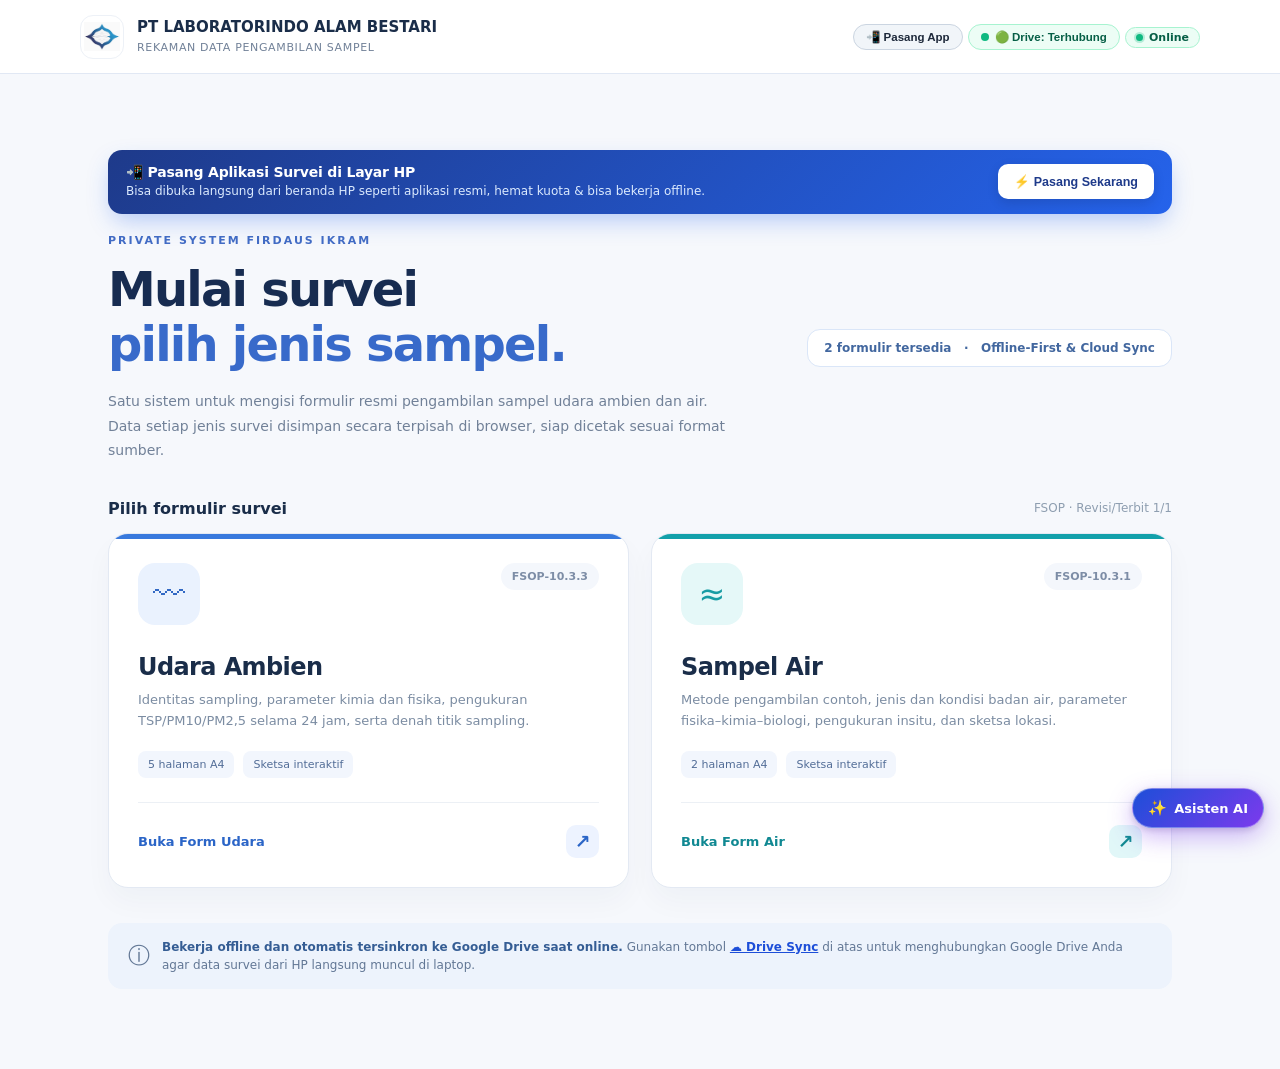
==== commit 0f53709d: "feat(ai): integrasi Asisten AI Gemini dengan proyeksi 24 jam realtime, autofill form kosong, dan Clo" ====
--- a/index.html
+++ b/index.html
@@ -349,6 +349,7 @@
   <link rel="stylesheet" href="mobile-home.css">
   <link rel="stylesheet" href="cloud-sync.css">
   <link rel="stylesheet" href="pwa-install.css">
+  <link rel="stylesheet" href="ai-assistant.css">
 </head>
 
 <body>
@@ -412,6 +413,7 @@
   </main>
   <script src="cloud-sync.js"></script>
   <script src="pwa-install.js"></script>
+  <script src="ai-assistant.js"></script>
   <script>
     if ('serviceWorker' in navigator && location.protocol.startsWith('http')) {
       window.addEventListener('load', () => {
--- a/ai-assistant.css
+++ b/ai-assistant.css
@@ -0,0 +1,479 @@
+/* AI Assistant Styles for Sistem Survei Lapangan */
+
+/* Floating AI Action Button */
+.ai-fab-btn {
+  position: fixed;
+  z-index: 9980;
+  bottom: calc(env(safe-area-inset-bottom, 0px) + 72px);
+  right: 16px;
+  display: inline-flex;
+  align-items: center;
+  gap: 7px;
+  background: linear-gradient(135deg, #1d4ed8, #7c3aed);
+  color: #ffffff;
+  padding: 10px 15px;
+  border-radius: 999px;
+  border: 1.5px solid rgba(255, 255, 255, 0.35);
+  box-shadow: 0 8px 24px rgba(124, 58, 237, 0.38), 0 2px 6px rgba(0, 0, 0, 0.15);
+  font-family: inherit;
+  font-size: 13px;
+  font-weight: 800;
+  cursor: pointer;
+  user-select: none;
+  -webkit-user-select: none;
+  touch-action: manipulation;
+  transition: all 0.2s cubic-bezier(0.16, 1, 0.3, 1);
+}
+
+.ai-fab-btn:hover {
+  transform: translateY(-2px) scale(1.02);
+  box-shadow: 0 12px 30px rgba(124, 58, 237, 0.48), 0 4px 10px rgba(0, 0, 0, 0.2);
+}
+
+.ai-fab-btn:active {
+  transform: scale(0.96);
+}
+
+.ai-sparkle-icon {
+  font-size: 15px;
+  animation: aiPulse 2.4s infinite ease-in-out;
+}
+
+@keyframes aiPulse {
+  0%, 100% { transform: scale(1) rotate(0deg); opacity: 1; }
+  50% { transform: scale(1.18) rotate(12deg); opacity: 0.9; }
+}
+
+/* Modal Overlay & Container */
+.ai-modal-overlay {
+  position: fixed;
+  inset: 0;
+  z-index: 100050;
+  background: rgba(15, 23, 42, 0.55);
+  backdrop-filter: blur(4px);
+  -webkit-backdrop-filter: blur(4px);
+  display: flex;
+  align-items: center;
+  justify-content: center;
+  padding: 12px;
+  opacity: 0;
+  pointer-events: none;
+  transition: opacity 0.2s ease;
+}
+
+.ai-modal-overlay.is-open {
+  opacity: 1;
+  pointer-events: auto;
+}
+
+.ai-modal-card {
+  width: 100%;
+  max-width: 620px;
+  max-height: 90vh;
+  display: flex;
+  flex-direction: column;
+  background: #ffffff;
+  border-radius: 20px;
+  box-shadow: 0 24px 64px rgba(15, 23, 42, 0.32), 0 4px 16px rgba(0, 0, 0, 0.08);
+  border: 1px solid #e2e8f0;
+  overflow: hidden;
+  transform: scale(0.96) translateY(8px);
+  transition: transform 0.2s cubic-bezier(0.16, 1, 0.3, 1);
+}
+
+.ai-modal-overlay.is-open .ai-modal-card {
+  transform: scale(1) translateY(0);
+}
+
+/* Header */
+.ai-modal-header {
+  display: flex;
+  align-items: center;
+  justify-content: space-between;
+  padding: 14px 18px;
+  background: linear-gradient(135deg, #0f172a, #1e293b);
+  color: #f8fafc;
+  border-bottom: 1px solid #334155;
+}
+
+.ai-header-brand {
+  display: flex;
+  align-items: center;
+  gap: 10px;
+}
+
+.ai-header-badge {
+  background: linear-gradient(135deg, #2563eb, #7c3aed);
+  width: 32px;
+  height: 32px;
+  border-radius: 9px;
+  display: flex;
+  align-items: center;
+  justify-content: center;
+  font-size: 16px;
+  box-shadow: 0 2px 8px rgba(124, 58, 237, 0.4);
+}
+
+.ai-header-title h3 {
+  font-size: 14.5px;
+  font-weight: 800;
+  margin: 0;
+  color: #ffffff;
+  line-height: 1.25;
+}
+
+.ai-header-title p {
+  font-size: 11px;
+  color: #94a3b8;
+  margin: 2px 0 0;
+}
+
+.ai-close-btn {
+  background: rgba(255, 255, 255, 0.1);
+  border: 1px solid rgba(255, 255, 255, 0.2);
+  color: #cbd5e1;
+  width: 30px;
+  height: 30px;
+  border-radius: 8px;
+  font-size: 16px;
+  display: flex;
+  align-items: center;
+  justify-content: center;
+  cursor: pointer;
+  transition: background 0.15s;
+}
+
+.ai-close-btn:hover {
+  background: rgba(255, 255, 255, 0.2);
+  color: #fff;
+}
+
+/* Tab Navigation */
+.ai-tabs {
+  display: flex;
+  background: #f1f5f9;
+  padding: 6px 10px;
+  gap: 6px;
+  border-bottom: 1px solid #e2e8f0;
+  overflow-x: auto;
+  scrollbar-width: none;
+}
+
+.ai-tabs::-webkit-scrollbar {
+  display: none;
+}
+
+.ai-tab-btn {
+  flex: 1 1 auto;
+  white-space: nowrap;
+  padding: 8px 12px;
+  border-radius: 9px;
+  border: 0;
+  background: transparent;
+  color: #64748b;
+  font-size: 12px;
+  font-weight: 750;
+  cursor: pointer;
+  display: flex;
+  align-items: center;
+  justify-content: center;
+  gap: 5px;
+  transition: all 0.15s ease;
+}
+
+.ai-tab-btn.active {
+  background: #ffffff;
+  color: #2563eb;
+  box-shadow: 0 2px 8px rgba(0, 0, 0, 0.08);
+}
+
+/* Modal Body */
+.ai-modal-body {
+  padding: 18px;
+  overflow-y: auto;
+  flex: 1 1 auto;
+  min-height: 280px;
+  max-height: 60vh;
+}
+
+.ai-tab-pane {
+  display: none;
+}
+
+.ai-tab-pane.active {
+  display: block;
+}
+
+/* Section Cards & Form Inputs */
+.ai-card {
+  background: #f8fafc;
+  border: 1px solid #e2e8f0;
+  border-radius: 13px;
+  padding: 14px;
+  margin-bottom: 14px;
+}
+
+.ai-card h4 {
+  font-size: 13.5px;
+  font-weight: 800;
+  color: #1e293b;
+  margin: 0 0 5px;
+  display: flex;
+  align-items: center;
+  gap: 6px;
+}
+
+.ai-card p {
+  font-size: 12px;
+  color: #64748b;
+  margin: 0 0 12px;
+  line-height: 1.5;
+}
+
+.ai-input-grid {
+  display: grid;
+  grid-template-columns: repeat(auto-fit, minmax(130px, 1fr));
+  gap: 10px;
+  margin-bottom: 12px;
+}
+
+.ai-field-group {
+  display: flex;
+  flex-direction: column;
+  gap: 4px;
+}
+
+.ai-field-group label {
+  font-size: 11px;
+  font-weight: 750;
+  color: #475569;
+}
+
+.ai-field-group input,
+.ai-field-group select,
+.ai-field-group textarea {
+  width: 100%;
+  padding: 9px 11px;
+  border: 1px solid #cbd5e1;
+  border-radius: 8px;
+  font-size: 13px;
+  font-weight: 550;
+  background: #ffffff;
+  color: #1e293b;
+  box-sizing: border-box;
+}
+
+.ai-field-group input:focus,
+.ai-field-group select:focus,
+.ai-field-group textarea:focus {
+  border-color: #2563eb;
+  outline: none;
+  box-shadow: 0 0 0 3px rgba(37, 99, 235, 0.15);
+}
+
+/* Action Buttons */
+.ai-btn-primary {
+  display: inline-flex;
+  align-items: center;
+  justify-content: center;
+  gap: 6px;
+  width: 100%;
+  padding: 12px 16px;
+  border-radius: 10px;
+  background: linear-gradient(135deg, #2563eb, #6366f1);
+  color: #ffffff;
+  border: 0;
+  font-size: 13px;
+  font-weight: 800;
+  cursor: pointer;
+  box-shadow: 0 4px 14px rgba(37, 99, 235, 0.35);
+  transition: all 0.15s ease;
+}
+
+.ai-btn-primary:hover {
+  background: linear-gradient(135deg, #1d4ed8, #4f46e5);
+  box-shadow: 0 6px 18px rgba(37, 99, 235, 0.45);
+}
+
+.ai-btn-primary:active {
+  transform: scale(0.98);
+}
+
+.ai-btn-primary:disabled {
+  opacity: 0.6;
+  cursor: not-allowed;
+  transform: none;
+}
+
+.ai-btn-apply {
+  background: #16a34a;
+  box-shadow: 0 4px 14px rgba(22, 163, 74, 0.35);
+  margin-top: 10px;
+}
+
+.ai-btn-apply:hover {
+  background: #15803d;
+}
+
+/* Chat Interface */
+.ai-chat-box {
+  display: flex;
+  flex-direction: column;
+  gap: 10px;
+  max-height: 280px;
+  min-height: 180px;
+  overflow-y: auto;
+  padding: 12px;
+  background: #f8fafc;
+  border-radius: 12px;
+  border: 1px solid #e2e8f0;
+  margin-bottom: 12px;
+}
+
+.ai-msg {
+  display: flex;
+  flex-direction: column;
+  max-width: 86%;
+  padding: 10px 13px;
+  border-radius: 14px;
+  font-size: 12.5px;
+  line-height: 1.5;
+  word-break: break-word;
+}
+
+.ai-msg.user {
+  align-self: flex-end;
+  background: #2563eb;
+  color: #ffffff;
+  border-bottom-right-radius: 4px;
+}
+
+.ai-msg.assistant {
+  align-self: flex-start;
+  background: #ffffff;
+  color: #1e293b;
+  border: 1px solid #e2e8f0;
+  border-bottom-left-radius: 4px;
+  box-shadow: 0 2px 6px rgba(0, 0, 0, 0.04);
+}
+
+.ai-chat-input-row {
+  display: flex;
+  gap: 8px;
+}
+
+.ai-chat-input-row input {
+  flex: 1;
+  padding: 11px 14px;
+  border: 1px solid #cbd5e1;
+  border-radius: 10px;
+  font-size: 13px;
+}
+
+.ai-chat-input-row input:focus {
+  border-color: #2563eb;
+  outline: none;
+  box-shadow: 0 0 0 3px rgba(37, 99, 235, 0.15);
+}
+
+.ai-chat-send-btn {
+  padding: 0 16px;
+  border-radius: 10px;
+  background: #2563eb;
+  color: #ffffff;
+  border: 0;
+  font-weight: 800;
+  font-size: 13px;
+  cursor: pointer;
+}
+
+/* Preview Table for 24-Hour Projections */
+.ai-preview-table-wrap {
+  margin-top: 12px;
+  max-height: 200px;
+  overflow-y: auto;
+  border: 1px solid #e2e8f0;
+  border-radius: 10px;
+  background: #fff;
+}
+
+.ai-preview-table {
+  width: 100%;
+  border-collapse: collapse;
+  font-size: 11.5px;
+  text-align: left;
+}
+
+.ai-preview-table th {
+  position: sticky;
+  top: 0;
+  background: #f1f5f9;
+  color: #475569;
+  padding: 8px 10px;
+  font-weight: 750;
+  border-bottom: 1px solid #cbd5e1;
+}
+
+.ai-preview-table td {
+  padding: 7px 10px;
+  border-bottom: 1px solid #f1f5f9;
+  color: #1e293b;
+}
+
+.ai-preview-table tr:hover td {
+  background: #f8fafc;
+}
+
+/* Status Pill */
+.ai-status-indicator {
+  display: inline-flex;
+  align-items: center;
+  gap: 6px;
+  padding: 3px 9px;
+  border-radius: 999px;
+  font-size: 11px;
+  font-weight: 750;
+}
+
+.ai-status-indicator.online {
+  background: #dcfce7;
+  color: #15803d;
+}
+
+.ai-status-indicator.offline {
+  background: #fee2e2;
+  color: #b91c1c;
+}
+
+.ai-dot {
+  width: 7px;
+  height: 7px;
+  border-radius: 50%;
+  background: currentColor;
+}
+
+/* Responsive for Small Mobile Viewports */
+@media screen and (max-width: 600px) {
+  .ai-fab-btn {
+    bottom: calc(env(safe-area-inset-bottom, 0px) + 76px);
+    right: 12px;
+    padding: 8px 13px;
+    font-size: 12px;
+  }
+
+  .ai-modal-overlay {
+    padding: 0;
+    align-items: flex-end;
+  }
+
+  .ai-modal-card {
+    max-height: 85vh;
+    border-bottom-left-radius: 0;
+    border-bottom-right-radius: 0;
+  }
+
+  .ai-modal-body {
+    padding: 14px;
+    max-height: 55vh;
+  }
+}
